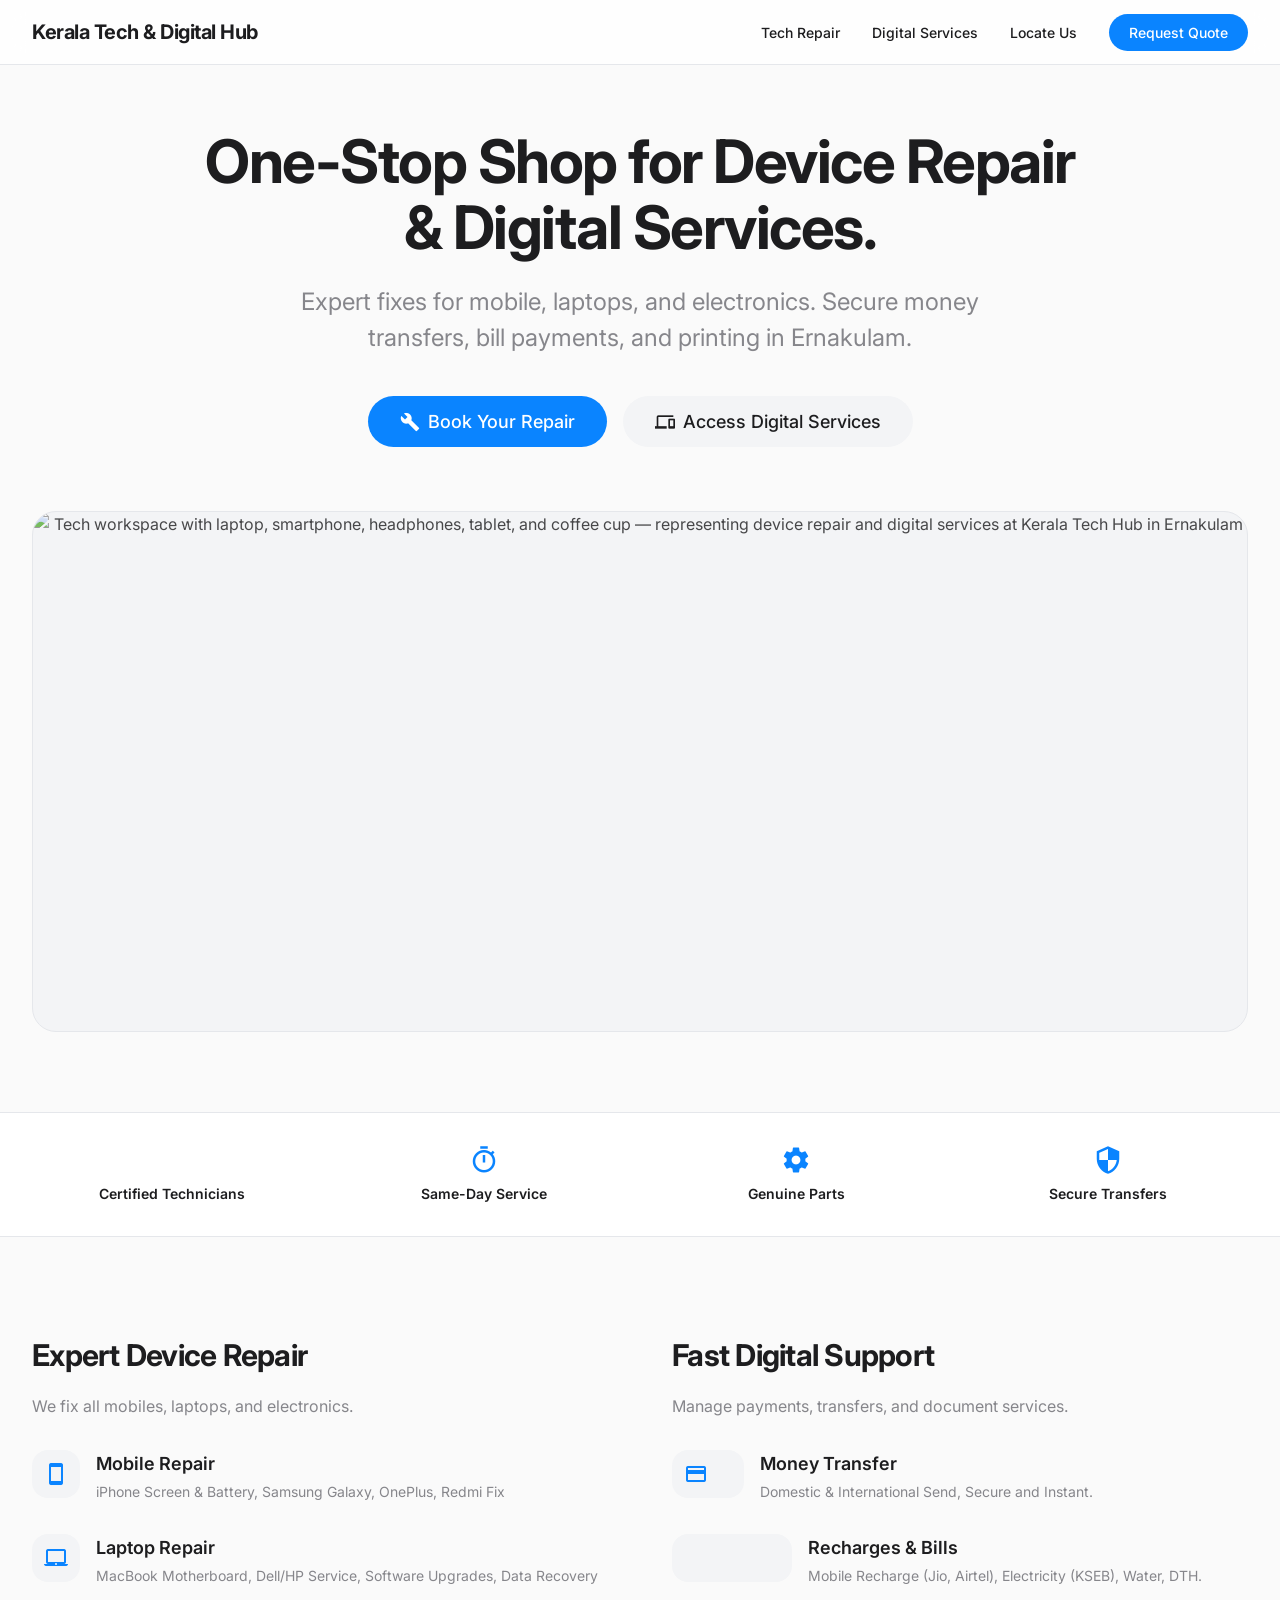
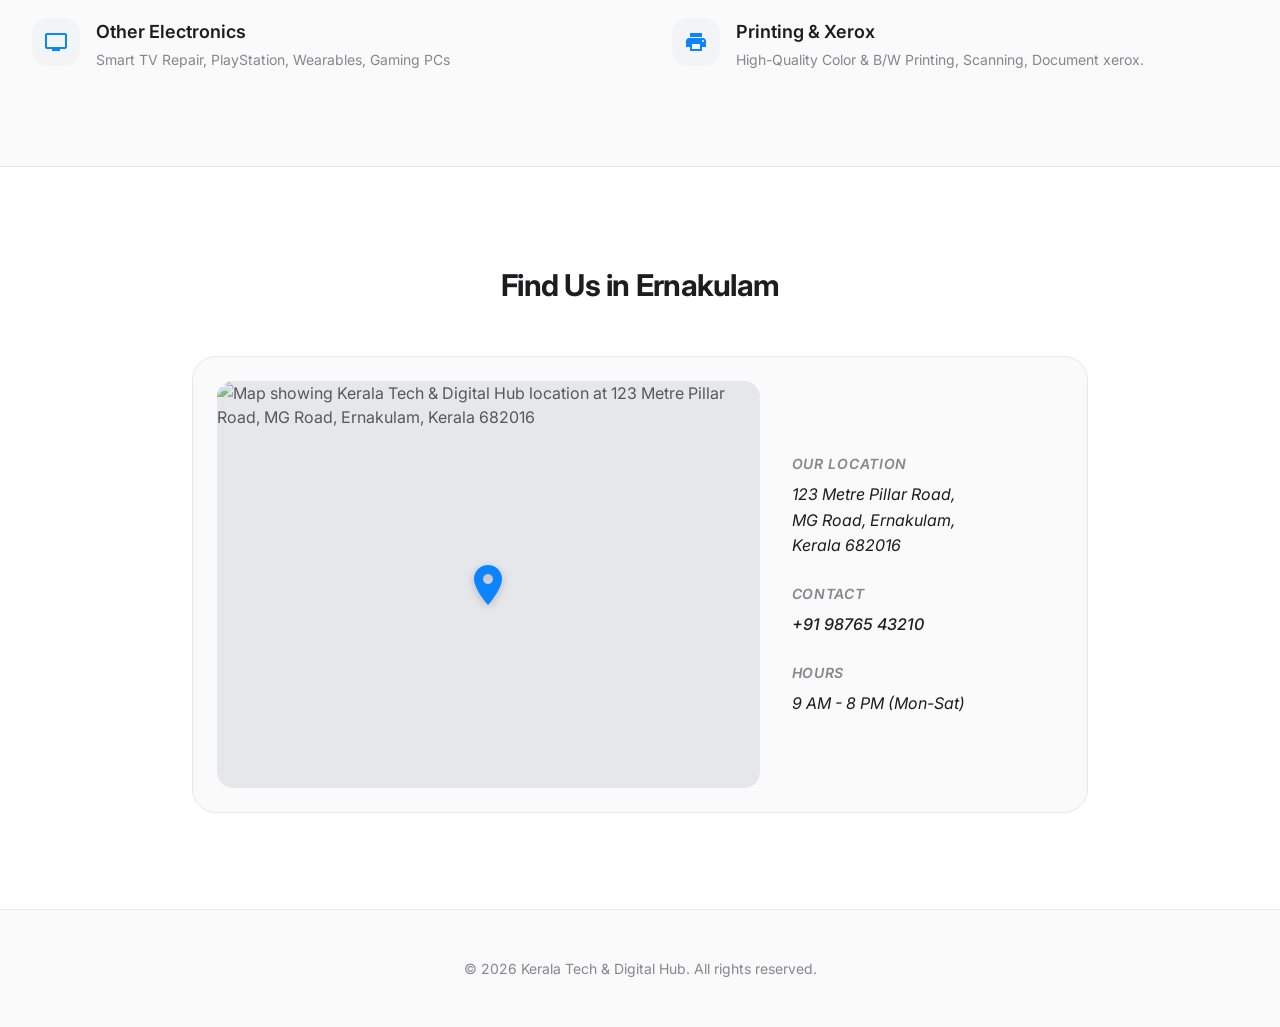
==== index.html @ dad7e7f5 "Added the initial website contents" ====
<!DOCTYPE html>
<html lang="en">
<head>
  <meta charset="utf-8">
  <meta name="viewport" content="width=device-width, initial-scale=1.0">

  <!-- Primary SEO Meta Tags -->
  <title>Kerala Tech & Digital Hub | Mobile & Laptop Repair, Digital Services in Ernakulam</title>
  <meta name="description" content="Expert same-day mobile, laptop & electronics repair in Ernakulam. Certified technicians, genuine parts. Money transfers, bill payments, printing services. Call +91 98765 43210.">
  <meta name="keywords" content="mobile repair Ernakulam, laptop repair Kerala, iPhone screen repair, Samsung repair, MacBook service, money transfer, bill payment, printing services, MG Road Ernakulam">
  <meta name="robots" content="index, follow">
  <link rel="canonical" href="https://www.keralatechdigitalhub.com/">

  <!-- Open Graph / Facebook -->
  <meta property="og:type" content="website">
  <meta property="og:locale" content="en_IN">
  <meta property="og:site_name" content="Kerala Tech & Digital Hub">
  <meta property="og:title" content="Kerala Tech & Digital Hub | Device Repair & Digital Services in Ernakulam">
  <meta property="og:description" content="One-stop shop for mobile, laptop & electronics repair and digital services including money transfers, bill payments, and printing in Ernakulam, Kerala.">
  <meta property="og:url" content="https://www.keralatechdigitalhub.com/">
  <meta property="og:image" content="https://lh3.googleusercontent.com/aida-public/[base64]">
  <meta property="og:image:width" content="1200">
  <meta property="og:image:height" content="630">

  <!-- Twitter Card -->
  <meta name="twitter:card" content="summary_large_image">
  <meta name="twitter:title" content="Kerala Tech & Digital Hub | Device Repair & Digital Services in Ernakulam">
  <meta name="twitter:description" content="Expert same-day device repair and digital services in Ernakulam. Certified technicians, genuine parts.">
  <meta name="twitter:image" content="https://lh3.googleusercontent.com/aida-public/[base64]">

  <!-- Geo Tags (Local SEO) -->
  <meta name="geo.region" content="IN-KL">
  <meta name="geo.placename" content="Ernakulam">
  <meta name="geo.position" content="9.9816;76.2999">
  <meta name="ICBM" content="9.9816, 76.2999">

  <!-- Fonts -->
  <link rel="preconnect" href="https://fonts.googleapis.com">
  <link rel="preconnect" href="https://fonts.gstatic.com" crossorigin>
  <link href="https://fonts.googleapis.com/css2?family=Inter:wght@300;400;500;600;700&display=swap" rel="stylesheet">
  <link href="https://fonts.googleapis.com/icon?family=Material+Icons" rel="stylesheet">

  <!-- Stylesheet -->
  <link rel="stylesheet" href="css/styles.css">

  <!-- JSON-LD Structured Data: LocalBusiness -->
  <script type="application/ld+json">
  {
    "@context": "https://schema.org",
    "@type": "LocalBusiness",
    "@id": "https://www.keralatechdigitalhub.com/#business",
    "name": "Kerala Tech & Digital Hub",
    "description": "One-stop shop for expert device repair (mobile, laptop, electronics) and fast digital services (money transfer, bill payments, printing) in Ernakulam, Kerala.",
    "url": "https://www.keralatechdigitalhub.com/",
    "telephone": "+919876543210",
    "image": "https://lh3.googleusercontent.com/aida-public/[base64]",
    "address": {
      "@type": "PostalAddress",
      "streetAddress": "123 Metre Pillar Road, MG Road",
      "addressLocality": "Ernakulam",
      "addressRegion": "Kerala",
      "postalCode": "682016",
      "addressCountry": "IN"
    },
    "geo": {
      "@type": "GeoCoordinates",
      "latitude": 9.9816,
      "longitude": 76.2999
    },
    "openingHoursSpecification": {
      "@type": "OpeningHoursSpecification",
      "dayOfWeek": ["Monday", "Tuesday", "Wednesday", "Thursday", "Friday", "Saturday"],
      "opens": "09:00",
      "closes": "20:00"
    },
    "hasOfferCatalog": {
      "@type": "OfferCatalog",
      "name": "Services",
      "itemListElement": [
        {
          "@type": "OfferCatalog",
          "name": "Device Repair",
          "itemListElement": [
            { "@type": "Offer", "itemOffered": { "@type": "Service", "name": "Mobile Repair", "description": "iPhone Screen & Battery, Samsung Galaxy, OnePlus, Redmi Fix" } },
            { "@type": "Offer", "itemOffered": { "@type": "Service", "name": "Laptop Repair", "description": "MacBook Motherboard, Dell/HP Service, Software Upgrades, Data Recovery" } },
            { "@type": "Offer", "itemOffered": { "@type": "Service", "name": "Other Electronics Repair", "description": "Smart TV Repair, PlayStation, Wearables, Gaming PCs" } }
          ]
        },
        {
          "@type": "OfferCatalog",
          "name": "Digital Services",
          "itemListElement": [
            { "@type": "Offer", "itemOffered": { "@type": "Service", "name": "Money Transfer", "description": "Domestic & International Send, Secure and Instant" } },
            { "@type": "Offer", "itemOffered": { "@type": "Service", "name": "Recharges & Bills", "description": "Mobile Recharge (Jio, Airtel), Electricity (KSEB), Water, DTH" } },
            { "@type": "Offer", "itemOffered": { "@type": "Service", "name": "Printing & Xerox", "description": "High-Quality Color & B/W Printing, Scanning, Document xerox" } }
          ]
        }
      ]
    },
    "sameAs": []
  }
  </script>

  <!-- JSON-LD Structured Data: FAQPage (AEO) -->
  <script type="application/ld+json">
  {
    "@context": "https://schema.org",
    "@type": "FAQPage",
    "mainEntity": [
      {
        "@type": "Question",
        "name": "What mobile phones do you repair in Ernakulam?",
        "acceptedAnswer": {
          "@type": "Answer",
          "text": "We repair all major mobile phone brands including iPhone (screen & battery replacement), Samsung Galaxy, OnePlus, and Redmi devices. We use genuine parts and offer same-day service at our Ernakulam location on MG Road."
        }
      },
      {
        "@type": "Question",
        "name": "Do you offer laptop repair services in Kerala?",
        "acceptedAnswer": {
          "@type": "Answer",
          "text": "Yes, we provide comprehensive laptop repair services including MacBook motherboard repair, Dell/HP servicing, software upgrades, and data recovery. Our certified technicians handle all brands with genuine parts."
        }
      },
      {
        "@type": "Question",
        "name": "What digital services are available at Kerala Tech & Digital Hub?",
        "acceptedAnswer": {
          "@type": "Answer",
          "text": "We offer fast digital support including domestic & international money transfers, mobile recharges (Jio, Airtel), electricity bill payments (KSEB), water and DTH recharges, and high-quality color & B/W printing, scanning, and document xerox services."
        }
      },
      {
        "@type": "Question",
        "name": "What are the working hours of Kerala Tech & Digital Hub?",
        "acceptedAnswer": {
          "@type": "Answer",
          "text": "We are open Monday through Saturday from 9 AM to 8 PM. Visit us at 123 Metre Pillar Road, MG Road, Ernakulam, Kerala 682016 or call us at +91 98765 43210."
        }
      },
      {
        "@type": "Question",
        "name": "Where is Kerala Tech & Digital Hub located?",
        "acceptedAnswer": {
          "@type": "Answer",
          "text": "Kerala Tech & Digital Hub is located at 123 Metre Pillar Road, MG Road, Ernakulam, Kerala 682016, India. We are easily accessible from the Ernakulam city center."
        }
      }
    ]
  }
  </script>

  <!-- JSON-LD Structured Data: BreadcrumbList -->
  <script type="application/ld+json">
  {
    "@context": "https://schema.org",
    "@type": "BreadcrumbList",
    "itemListElement": [
      { "@type": "ListItem", "position": 1, "name": "Home", "item": "https://www.keralatechdigitalhub.com/" },
      { "@type": "ListItem", "position": 2, "name": "Tech Repair", "item": "https://www.keralatechdigitalhub.com/#repair" },
      { "@type": "ListItem", "position": 3, "name": "Digital Services", "item": "https://www.keralatechdigitalhub.com/#digital" },
      { "@type": "ListItem", "position": 4, "name": "Location", "item": "https://www.keralatechdigitalhub.com/#location" }
    ]
  }
  </script>
</head>

<body>
  <!-- Skip to Content (Accessibility) -->
  <a href="#main-content" class="skip-link">Skip to main content</a>

  <!-- ========== NAVBAR ========== -->
  <header class="navbar" role="banner">
    <div class="container navbar__inner">
      <span class="navbar__brand">Kerala Tech &amp; Digital Hub</span>

      <!-- Desktop Navigation -->
      <nav class="navbar__links" aria-label="Primary navigation">
        <a href="#repair" class="navbar__link" id="nav-repair">Tech Repair</a>
        <a href="#digital" class="navbar__link" id="nav-digital">Digital Services</a>
        <a href="#location" class="navbar__link" id="nav-location">Locate Us</a>
        <a href="#contact" class="navbar__cta" id="nav-cta">Request Quote</a>
      </nav>

      <!-- Mobile Menu Toggle -->
      <button
        class="navbar__toggle"
        id="mobile-menu-toggle"
        aria-label="Open navigation menu"
        aria-expanded="false"
        aria-controls="mobile-menu"
      >
        <span class="material-icons" aria-hidden="true">menu</span>
      </button>
    </div>
  </header>

  <!-- Mobile Menu -->
  <div class="mobile-menu" id="mobile-menu" role="navigation" aria-label="Mobile navigation">
    <a href="#repair" class="mobile-menu__link">Tech Repair</a>
    <a href="#digital" class="mobile-menu__link">Digital Services</a>
    <a href="#location" class="mobile-menu__link">Locate Us</a>
    <a href="#contact" class="mobile-menu__cta">Request Quote</a>
  </div>

  <!-- ========== MAIN CONTENT ========== -->
  <main id="main-content">

    <!-- ===== HERO SECTION ===== -->
    <section class="hero container" aria-labelledby="hero-heading">
      <div class="hero__content">
        <h1 class="hero__title" id="hero-heading">
          One-Stop Shop for Device Repair &amp; Digital Services.
        </h1>
        <p class="hero__subtitle">
          Expert fixes for mobile, laptops, and electronics. Secure money transfers, bill payments, and printing in Ernakulam.
        </p>
        <div class="hero__actions">
          <a href="#repair" class="btn-primary" id="cta-book-repair">
            <span class="material-icons btn-icon" aria-hidden="true">build</span>
            Book Your Repair
          </a>
          <a href="#digital" class="btn-secondary" id="cta-digital-services">
            <span class="material-icons btn-icon" aria-hidden="true">devices</span>
            Access Digital Services
          </a>
        </div>
      </div>

      <div class="hero__image-wrapper">
        <img
          src="https://lh3.googleusercontent.com/aida-public/[base64]"
          alt="Tech workspace with laptop, smartphone, headphones, tablet, and coffee cup — representing device repair and digital services at Kerala Tech Hub in Ernakulam"
          class="hero__image"
          width="1200"
          height="514"
          loading="eager"
          fetchpriority="high"
        >
      </div>
    </section>

    <!-- ===== TRUST BADGES ===== -->
    <section class="trust-badges" aria-label="Why choose us">
      <div class="container">
        <div class="trust-badges__grid reveal-stagger">
          <div class="trust-badge reveal">
            <span class="material-icons trust-badge__icon" aria-hidden="true">verified</span>
            <h2 class="trust-badge__label">Certified Technicians</h2>
          </div>
          <div class="trust-badge reveal">
            <span class="material-icons trust-badge__icon" aria-hidden="true">timer</span>
            <h2 class="trust-badge__label">Same-Day Service</h2>
          </div>
          <div class="trust-badge reveal">
            <span class="material-icons trust-badge__icon" aria-hidden="true">settings</span>
            <h2 class="trust-badge__label">Genuine Parts</h2>
          </div>
          <div class="trust-badge reveal">
            <span class="material-icons trust-badge__icon" aria-hidden="true">security</span>
            <h2 class="trust-badge__label">Secure Transfers</h2>
          </div>
        </div>
      </div>
    </section>

    <!-- ===== SERVICES SECTION ===== -->
    <section class="services container" id="services" aria-labelledby="services-heading">
      <div class="services__grid">

        <!-- Device Repair Column -->
        <div class="services__column" id="repair">
          <h2 class="services__heading" id="repair-heading">Expert Device Repair</h2>
          <p class="services__description">We fix all mobiles, laptops, and electronics.</p>

          <div class="services__list">
            <article class="service-item reveal">
              <div class="service-item__icon-wrapper">
                <span class="material-icons service-item__icon" aria-hidden="true">smartphone</span>
              </div>
              <div>
                <h3 class="service-item__title">Mobile Repair</h3>
                <p class="service-item__text">iPhone Screen &amp; Battery, Samsung Galaxy, OnePlus, Redmi Fix</p>
              </div>
            </article>

            <article class="service-item reveal">
              <div class="service-item__icon-wrapper">
                <span class="material-icons service-item__icon" aria-hidden="true">laptop_mac</span>
              </div>
              <div>
                <h3 class="service-item__title">Laptop Repair</h3>
                <p class="service-item__text">MacBook Motherboard, Dell/HP Service, Software Upgrades, Data Recovery</p>
              </div>
            </article>

            <article class="service-item reveal">
              <div class="service-item__icon-wrapper">
                <span class="material-icons service-item__icon" aria-hidden="true">tv</span>
              </div>
              <div>
                <h3 class="service-item__title">Other Electronics</h3>
                <p class="service-item__text">Smart TV Repair, PlayStation, Wearables, Gaming PCs</p>
              </div>
            </article>
          </div>
        </div>

        <!-- Digital Services Column -->
        <div class="services__column" id="digital">
          <h2 class="services__heading" id="digital-heading">Fast Digital Support</h2>
          <p class="services__description">Manage payments, transfers, and document services.</p>

          <div class="services__list">
            <article class="service-item reveal">
              <div class="service-item__icon-wrapper">
                <span class="material-icons service-item__icon" aria-hidden="true">payments</span>
              </div>
              <div>
                <h3 class="service-item__title">Money Transfer</h3>
                <p class="service-item__text">Domestic &amp; International Send, Secure and Instant.</p>
              </div>
            </article>

            <article class="service-item reveal">
              <div class="service-item__icon-wrapper">
                <span class="material-icons service-item__icon" aria-hidden="true">bolt</span>
              </div>
              <div>
                <h3 class="service-item__title">Recharges &amp; Bills</h3>
                <p class="service-item__text">Mobile Recharge (Jio, Airtel), Electricity (KSEB), Water, DTH.</p>
              </div>
            </article>

            <article class="service-item reveal">
              <div class="service-item__icon-wrapper">
                <span class="material-icons service-item__icon" aria-hidden="true">print</span>
              </div>
              <div>
                <h3 class="service-item__title">Printing &amp; Xerox</h3>
                <p class="service-item__text">High-Quality Color &amp; B/W Printing, Scanning, Document xerox.</p>
              </div>
            </article>
          </div>
        </div>

      </div>
    </section>

    <!-- ===== LOCATION SECTION ===== -->
    <section class="location" id="location" aria-labelledby="location-heading">
      <div class="container">
        <h2 class="location__heading" id="location-heading">Find Us in Ernakulam</h2>

        <div class="location__card reveal" id="contact">
          <div class="location__map-wrapper">
            <img
              src="https://lh3.googleusercontent.com/aida-public/[base64]"
              alt="Map showing Kerala Tech & Digital Hub location at 123 Metre Pillar Road, MG Road, Ernakulam, Kerala 682016"
              class="location__map-image"
              width="800"
              height="600"
              loading="lazy"
            >
            <div class="location__map-pin" aria-hidden="true">
              <span class="material-icons">location_on</span>
            </div>
          </div>

          <address class="location__info">
            <div>
              <h3 class="location__info-label">Our Location</h3>
              <p class="location__info-value">
                123 Metre Pillar Road,<br>
                MG Road, Ernakulam,<br>
                Kerala 682016
              </p>
            </div>
            <div>
              <h3 class="location__info-label">Contact</h3>
              <p class="location__info-value location__info-value--bold">
                <a href="tel:+919876543210" aria-label="Call Kerala Tech & Digital Hub at +91 98765 43210">+91 98765 43210</a>
              </p>
            </div>
            <div>
              <h3 class="location__info-label">Hours</h3>
              <p class="location__info-value">
                <time>9 AM - 8 PM</time> (Mon-Sat)
              </p>
            </div>
          </address>
        </div>
      </div>
    </section>

  </main>

  <!-- ========== FOOTER ========== -->
  <footer class="footer" role="contentinfo">
    <div class="container">
      <p>&copy; <span id="copyright-year">2025</span> Kerala Tech &amp; Digital Hub. All rights reserved.</p>
    </div>
  </footer>

  <!-- JavaScript -->
  <script src="js/main.js" defer></script>
</body>
</html>
---- css/styles.css ----
/* ============================================
   Kerala Tech & Digital Hub — Design System
   Vanilla CSS · No frameworks
   ============================================ */

/* ---------- CSS Custom Properties ---------- */
:root {
  /* Colors */
  --color-primary: #0A84FF;
  --color-primary-hover: #0070e0;
  --color-bg: #FAFAFA;
  --color-surface: #FFFFFF;
  --color-text: #1D1D1F;
  --color-text-muted: #86868B;
  --color-gray-100: #f3f4f6;
  --color-gray-200: #e5e7eb;
  --color-gray-800: #1f2937;

  /* Radii */
  --radius-default: 12px;
  --radius-xl: 16px;
  --radius-2xl: 24px;
  --radius-full: 9999px;

  /* Spacing */
  --container-max: 80rem;
  --nav-height: 4rem;

  /* Transitions */
  --transition-fast: 0.2s ease;
  --transition-base: 0.3s ease;
}

/* ---------- Reset & Base ---------- */
*,
*::before,
*::after {
  box-sizing: border-box;
  margin: 0;
  padding: 0;
}

html {
  scroll-behavior: smooth;
  -webkit-text-size-adjust: 100%;
}

body {
  font-family: 'Inter', -apple-system, BlinkMacSystemFont, 'Segoe UI', Roboto, sans-serif;
  -webkit-font-smoothing: antialiased;
  -moz-osx-font-smoothing: grayscale;
  background-color: var(--color-bg);
  color: var(--color-text);
  min-height: 100vh;
  line-height: 1.5;
}

img {
  display: block;
  max-width: 100%;
  height: auto;
}

a {
  color: inherit;
  text-decoration: none;
}

ul, ol {
  list-style: none;
}

/* ---------- Skip to Content (A11y) ---------- */
.skip-link {
  position: absolute;
  top: -100%;
  left: 1rem;
  background: var(--color-primary);
  color: #fff;
  padding: 0.5rem 1rem;
  border-radius: var(--radius-default);
  font-size: 0.875rem;
  font-weight: 500;
  z-index: 100;
  transition: top var(--transition-fast);
}

.skip-link:focus {
  top: 1rem;
}

/* ---------- Layout Utilities ---------- */
.container {
  max-width: var(--container-max);
  margin-left: auto;
  margin-right: auto;
  padding-left: 1rem;
  padding-right: 1rem;
}

@media (min-width: 640px) {
  .container {
    padding-left: 1.5rem;
    padding-right: 1.5rem;
  }
}

@media (min-width: 1024px) {
  .container {
    padding-left: 2rem;
    padding-right: 2rem;
  }
}

/* ---------- Navbar ---------- */
.navbar {
  position: fixed;
  top: 0;
  left: 0;
  width: 100%;
  z-index: 50;
  background-color: rgba(255, 255, 255, 0.8);
  backdrop-filter: blur(12px);
  -webkit-backdrop-filter: blur(12px);
  border-bottom: 1px solid var(--color-gray-200);
}

.navbar__inner {
  display: flex;
  justify-content: space-between;
  align-items: center;
  height: var(--nav-height);
}

.navbar__brand {
  font-size: 1.25rem;
  font-weight: 700;
  letter-spacing: -0.025em;
  flex-shrink: 0;
}

.navbar__links {
  display: none;
  align-items: center;
  gap: 2rem;
}

@media (min-width: 768px) {
  .navbar__links {
    display: flex;
  }
}

.navbar__link {
  font-size: 0.875rem;
  font-weight: 500;
  transition: color var(--transition-fast);
}

.navbar__link:hover,
.navbar__link:focus-visible {
  color: var(--color-primary);
}

.navbar__cta {
  display: inline-flex;
  align-items: center;
  justify-content: center;
  background-color: var(--color-primary);
  color: #fff;
  padding: 0.5rem 1.25rem;
  border-radius: var(--radius-full);
  font-size: 0.875rem;
  font-weight: 500;
  transition: opacity var(--transition-fast);
  border: none;
  cursor: pointer;
}

.navbar__cta:hover,
.navbar__cta:focus-visible {
  opacity: 0.9;
}

/* Mobile Menu Toggle */
.navbar__toggle {
  display: flex;
  align-items: center;
  justify-content: center;
  background: none;
  border: none;
  cursor: pointer;
  padding: 0.5rem;
  color: var(--color-text);
  font-size: 1.5rem;
  border-radius: var(--radius-default);
  transition: background-color var(--transition-fast);
}

.navbar__toggle:hover {
  background-color: var(--color-gray-100);
}

@media (min-width: 768px) {
  .navbar__toggle {
    display: none;
  }
}

/* Mobile Menu */
.mobile-menu {
  display: none;
  position: fixed;
  top: var(--nav-height);
  left: 0;
  right: 0;
  background-color: var(--color-surface);
  border-bottom: 1px solid var(--color-gray-200);
  padding: 1rem;
  z-index: 49;
  flex-direction: column;
  gap: 0.25rem;
  box-shadow: 0 4px 12px rgba(0, 0, 0, 0.08);
  animation: slideDown var(--transition-base) ease-out;
}

.mobile-menu.is-open {
  display: flex;
}

@media (min-width: 768px) {
  .mobile-menu {
    display: none !important;
  }
}

.mobile-menu__link {
  display: block;
  padding: 0.75rem 1rem;
  font-size: 1rem;
  font-weight: 500;
  border-radius: var(--radius-default);
  transition: background-color var(--transition-fast);
}

.mobile-menu__link:hover,
.mobile-menu__link:focus-visible {
  background-color: var(--color-gray-100);
}

.mobile-menu__cta {
  display: block;
  text-align: center;
  background-color: var(--color-primary);
  color: #fff;
  padding: 0.75rem 1rem;
  border-radius: var(--radius-full);
  font-size: 1rem;
  font-weight: 500;
  margin-top: 0.5rem;
  transition: opacity var(--transition-fast);
}

.mobile-menu__cta:hover {
  opacity: 0.9;
}

@keyframes slideDown {
  from {
    opacity: 0;
    transform: translateY(-8px);
  }
  to {
    opacity: 1;
    transform: translateY(0);
  }
}

/* ---------- Hero Section ---------- */
.hero {
  padding-top: 8rem;
  padding-bottom: 5rem;
  text-align: center;
}

.hero__content {
  max-width: 56rem;
  margin-left: auto;
  margin-right: auto;
}

.hero__title {
  font-size: 3rem;
  font-weight: 700;
  letter-spacing: -0.025em;
  line-height: 1.1;
  margin-bottom: 1.5rem;
}

@media (min-width: 768px) {
  .hero__title {
    font-size: 3.75rem;
  }
}

.hero__subtitle {
  font-size: 1.25rem;
  color: var(--color-text-muted);
  margin-bottom: 2.5rem;
  max-width: 48rem;
  margin-left: auto;
  margin-right: auto;
}

@media (min-width: 768px) {
  .hero__subtitle {
    font-size: 1.5rem;
  }
}

.hero__actions {
  display: flex;
  flex-direction: column;
  justify-content: center;
  gap: 1rem;
}

@media (min-width: 640px) {
  .hero__actions {
    flex-direction: row;
  }
}

.btn-primary {
  display: inline-flex;
  align-items: center;
  justify-content: center;
  background-color: var(--color-primary);
  color: #fff;
  padding: 0.75rem 2rem;
  border-radius: var(--radius-full);
  font-size: 1.125rem;
  font-weight: 500;
  transition: opacity var(--transition-fast);
  border: none;
  cursor: pointer;
}

.btn-primary:hover,
.btn-primary:focus-visible {
  opacity: 0.9;
}

.btn-secondary {
  display: inline-flex;
  align-items: center;
  justify-content: center;
  background-color: var(--color-gray-100);
  color: var(--color-text);
  padding: 0.75rem 2rem;
  border-radius: var(--radius-full);
  font-size: 1.125rem;
  font-weight: 500;
  transition: background-color var(--transition-fast);
  border: none;
  cursor: pointer;
}

.btn-secondary:hover,
.btn-secondary:focus-visible {
  background-color: var(--color-gray-200);
}

.btn-icon {
  margin-right: 0.5rem;
  font-size: 1.25rem;
}

/* Hero Image */
.hero__image-wrapper {
  margin-top: 4rem;
  border-radius: var(--radius-2xl);
  overflow: hidden;
  background-color: var(--color-gray-100);
  aspect-ratio: 21 / 9;
  display: flex;
  align-items: center;
  justify-content: center;
  border: 1px solid var(--color-gray-200);
}

.hero__image {
  width: 100%;
  height: 100%;
  object-fit: cover;
  opacity: 0.8;
}

/* ---------- Trust Badges ---------- */
.trust-badges {
  border-top: 1px solid var(--color-gray-200);
  border-bottom: 1px solid var(--color-gray-200);
  background-color: var(--color-surface);
  padding-top: 2rem;
  padding-bottom: 2rem;
}

.trust-badges__grid {
  display: grid;
  grid-template-columns: repeat(2, 1fr);
  gap: 2rem;
  text-align: center;
}

@media (min-width: 768px) {
  .trust-badges__grid {
    grid-template-columns: repeat(4, 1fr);
  }
}

.trust-badge {
  display: flex;
  flex-direction: column;
  align-items: center;
}

.trust-badge__icon {
  color: var(--color-primary);
  font-size: 1.875rem;
  margin-bottom: 0.5rem;
}

.trust-badge__label {
  font-size: 0.875rem;
  font-weight: 600;
}

/* ---------- Services Section ---------- */
.services {
  padding-top: 6rem;
  padding-bottom: 6rem;
  scroll-margin-top: var(--nav-height);
}

.services__grid {
  display: grid;
  grid-template-columns: 1fr;
  gap: 4rem;
}

@media (min-width: 768px) {
  .services__grid {
    grid-template-columns: repeat(2, 1fr);
  }
}

.services__column {
  scroll-margin-top: var(--nav-height);
}

.services__heading {
  font-size: 1.875rem;
  font-weight: 700;
  letter-spacing: -0.025em;
  margin-bottom: 1rem;
}

.services__description {
  color: var(--color-text-muted);
  margin-bottom: 2rem;
}

.services__list {
  display: flex;
  flex-direction: column;
  gap: 2rem;
}

.service-item {
  display: flex;
  align-items: flex-start;
}

.service-item__icon-wrapper {
  background-color: var(--color-gray-100);
  padding: 0.75rem;
  border-radius: var(--radius-xl);
  margin-right: 1rem;
  flex-shrink: 0;
  display: flex;
  align-items: center;
  justify-content: center;
}

.service-item__icon {
  color: var(--color-primary);
  font-size: 1.5rem;
}

.service-item__title {
  font-size: 1.125rem;
  font-weight: 600;
  margin-bottom: 0.25rem;
}

.service-item__text {
  font-size: 0.875rem;
  color: var(--color-text-muted);
  line-height: 1.5;
}

/* ---------- Location Section ---------- */
.location {
  background-color: var(--color-surface);
  padding-top: 6rem;
  padding-bottom: 6rem;
  border-top: 1px solid var(--color-gray-200);
  scroll-margin-top: var(--nav-height);
}

.location__heading {
  font-size: 1.875rem;
  font-weight: 700;
  letter-spacing: -0.025em;
  margin-bottom: 3rem;
  text-align: center;
}

.location__card {
  display: flex;
  flex-direction: column;
  gap: 2rem;
  background-color: var(--color-bg);
  border-radius: var(--radius-2xl);
  padding: 1.5rem;
  border: 1px solid var(--color-gray-200);
  max-width: 56rem;
  margin-left: auto;
  margin-right: auto;
  text-align: left;
}

@media (min-width: 768px) {
  .location__card {
    flex-direction: row;
  }
}

.location__map-wrapper {
  width: 100%;
  background-color: var(--color-gray-200);
  border-radius: var(--radius-xl);
  overflow: hidden;
  min-height: 300px;
  position: relative;
}

@media (min-width: 768px) {
  .location__map-wrapper {
    width: 66.666%;
  }
}

.location__map-image {
  width: 100%;
  height: 100%;
  object-fit: cover;
  opacity: 0.7;
}

.location__map-pin {
  position: absolute;
  inset: 0;
  display: flex;
  align-items: center;
  justify-content: center;
}

.location__map-pin .material-icons {
  color: var(--color-primary);
  font-size: 3rem;
  filter: drop-shadow(0 2px 4px rgba(0, 0, 0, 0.2));
}

.location__info {
  width: 100%;
  display: flex;
  flex-direction: column;
  justify-content: center;
  gap: 1.5rem;
}

@media (min-width: 768px) {
  .location__info {
    width: 33.333%;
  }
}

.location__info-label {
  font-size: 0.875rem;
  font-weight: 600;
  text-transform: uppercase;
  letter-spacing: 0.05em;
  color: var(--color-text-muted);
  margin-bottom: 0.5rem;
}

.location__info-value {
  font-size: 1rem;
  line-height: 1.6;
}

.location__info-value--bold {
  font-weight: 500;
}

.location__info-value a {
  color: inherit;
  text-decoration: none;
}

.location__info-value a:hover,
.location__info-value a:focus-visible {
  color: var(--color-primary);
}

/* ---------- Footer ---------- */
.footer {
  background-color: var(--color-bg);
  padding-top: 3rem;
  padding-bottom: 3rem;
  border-top: 1px solid var(--color-gray-200);
  text-align: center;
  font-size: 0.875rem;
  color: var(--color-text-muted);
}

/* ---------- Scroll Reveal Animations ---------- */
.reveal {
  opacity: 0;
  transform: translateY(24px);
  transition: opacity 0.7s cubic-bezier(0.16, 1, 0.3, 1),
              transform 0.7s cubic-bezier(0.16, 1, 0.3, 1);
}

.reveal.is-visible {
  opacity: 1;
  transform: translateY(0);
}

/* Stagger children */
.reveal-stagger > .reveal:nth-child(1) { transition-delay: 0.05s; }
.reveal-stagger > .reveal:nth-child(2) { transition-delay: 0.10s; }
.reveal-stagger > .reveal:nth-child(3) { transition-delay: 0.15s; }
.reveal-stagger > .reveal:nth-child(4) { transition-delay: 0.20s; }

/* ---------- Reduced Motion ---------- */
@media (prefers-reduced-motion: reduce) {
  html {
    scroll-behavior: auto;
  }

  .reveal {
    opacity: 1;
    transform: none;
    transition: none;
  }

  .mobile-menu {
    animation: none;
  }

  *,
  *::before,
  *::after {
    transition-duration: 0.01ms !important;
    animation-duration: 0.01ms !important;
  }
}
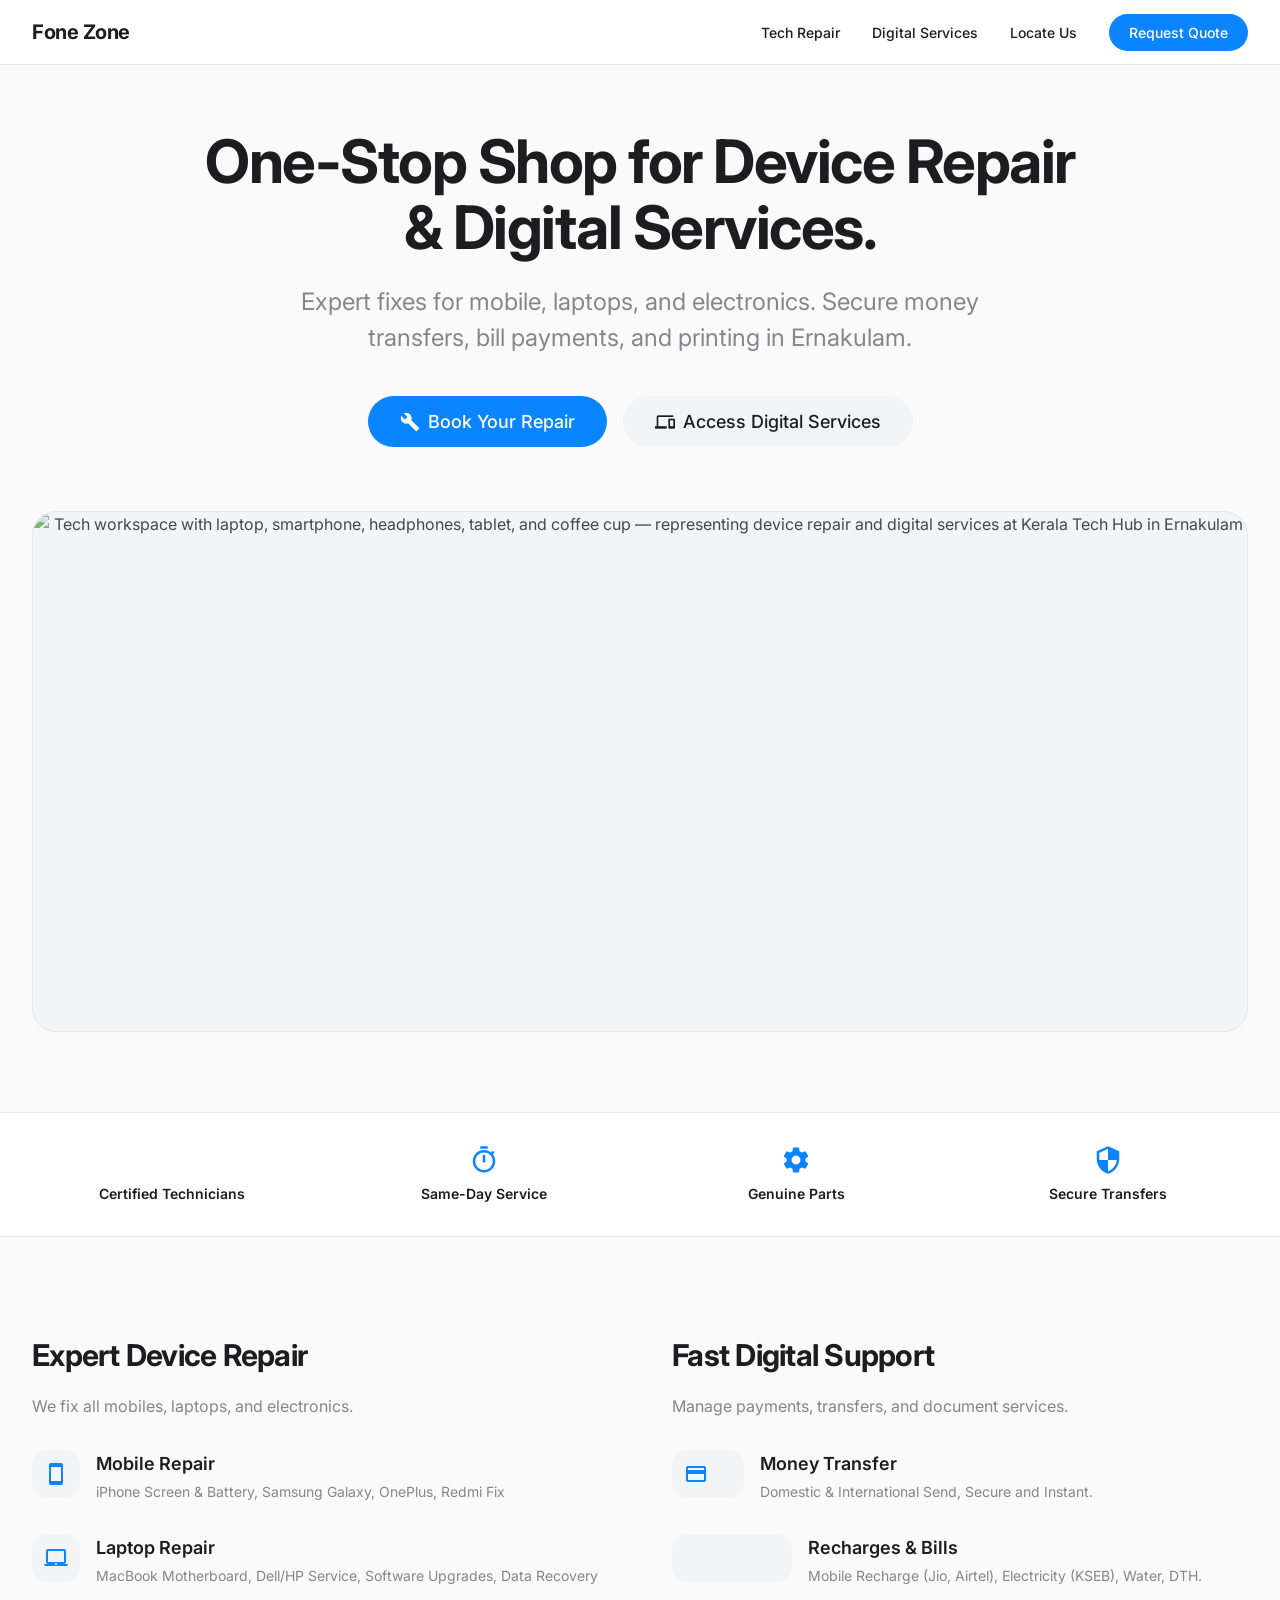
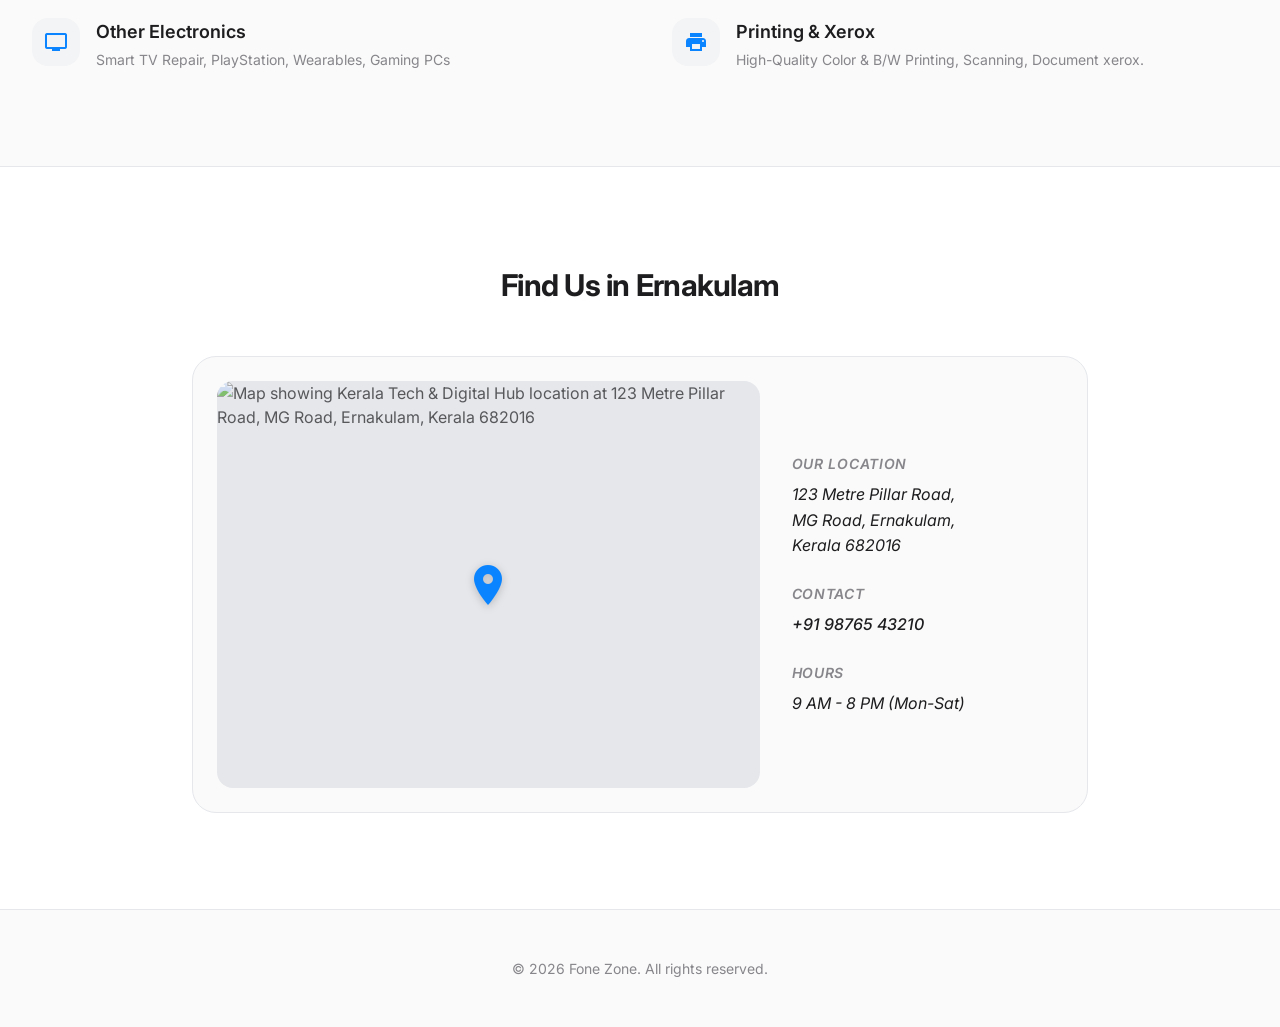
==== commit 9c089e3d: "made a bit of changes in the website" ====
--- a/index.html
+++ b/index.html
@@ -173,7 +173,7 @@
   <!-- ========== NAVBAR ========== -->
   <header class="navbar" role="banner">
     <div class="container navbar__inner">
-      <span class="navbar__brand">Kerala Tech &amp; Digital Hub</span>
+      <span class="navbar__brand">Fone Zone</span>
 
       <!-- Desktop Navigation -->
       <nav class="navbar__links" aria-label="Primary navigation">
@@ -399,7 +399,7 @@
   <!-- ========== FOOTER ========== -->
   <footer class="footer" role="contentinfo">
     <div class="container">
-      <p>&copy; <span id="copyright-year">2025</span> Kerala Tech &amp; Digital Hub. All rights reserved.</p>
+      <p>&copy; <span id="copyright-year">2025</span> Fone Zone. All rights reserved.</p>
     </div>
   </footer>
 
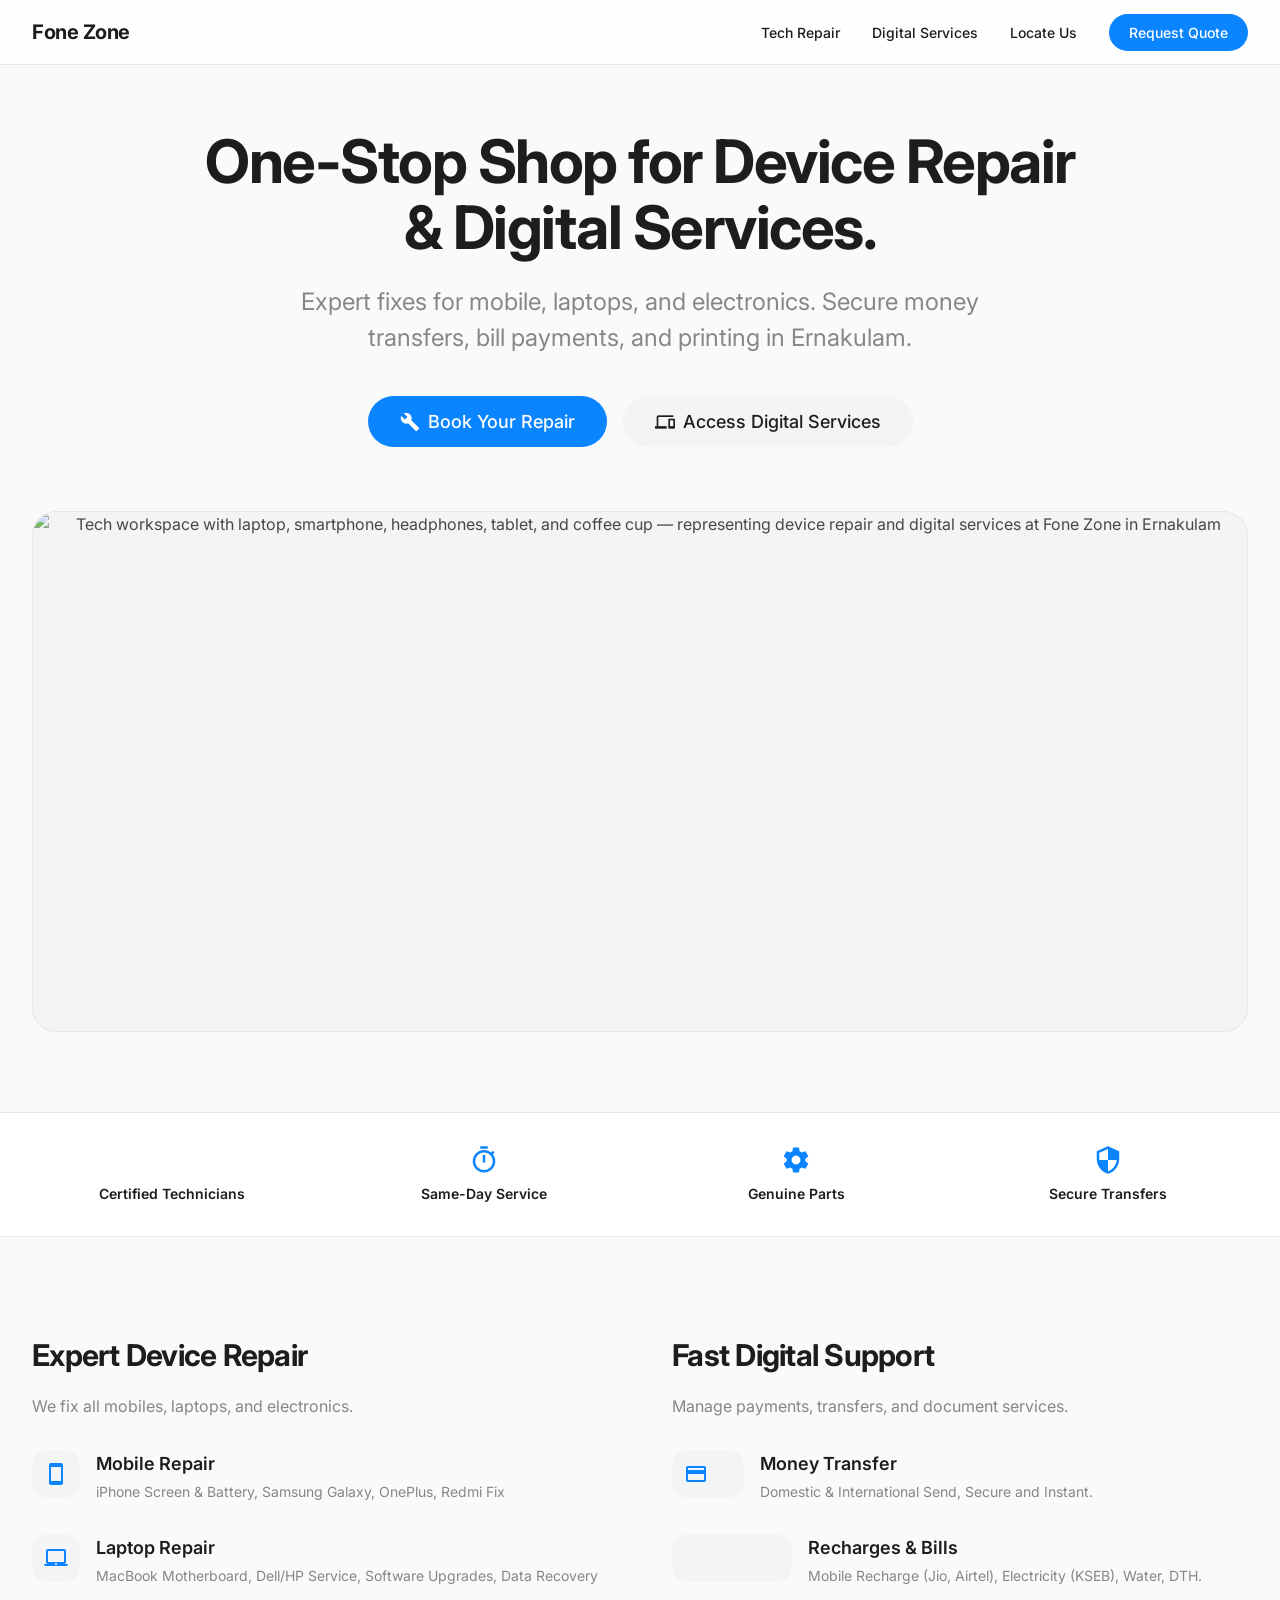
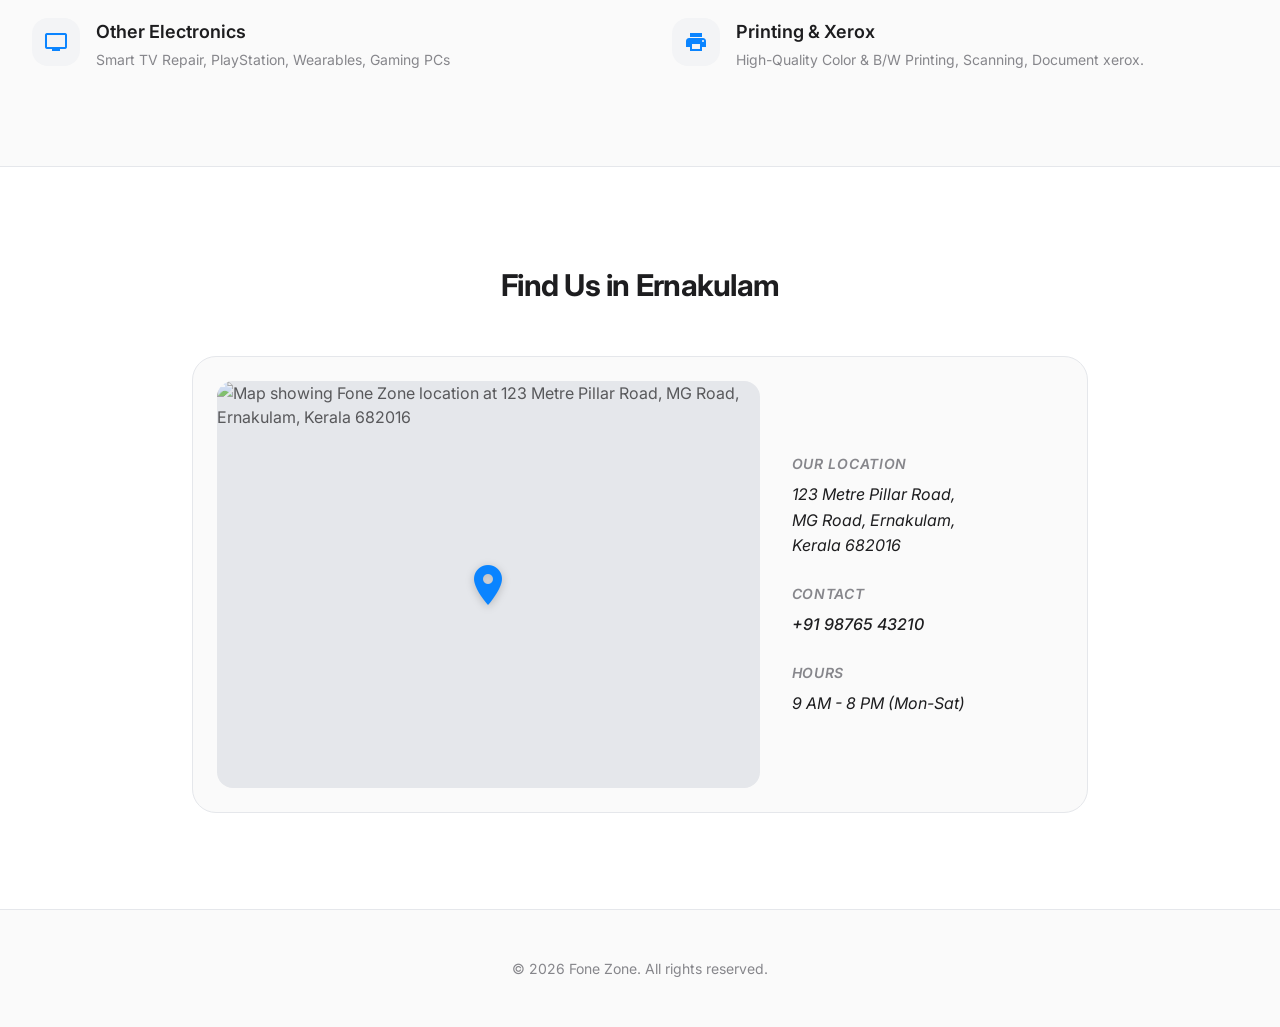
==== commit 7e13a698: "Rebrand: Kerala Tech & Digital Hub → Fone Zone" ====
--- a/index.html
+++ b/index.html
@@ -5,7 +5,7 @@
   <meta name="viewport" content="width=device-width, initial-scale=1.0">
 
   <!-- Primary SEO Meta Tags -->
-  <title>Kerala Tech & Digital Hub | Mobile & Laptop Repair, Digital Services in Ernakulam</title>
+  <title>Fone Zone | Mobile & Laptop Repair, Digital Services in Ernakulam</title>
   <meta name="description" content="Expert same-day mobile, laptop & electronics repair in Ernakulam. Certified technicians, genuine parts. Money transfers, bill payments, printing services. Call +91 98765 43210.">
   <meta name="keywords" content="mobile repair Ernakulam, laptop repair Kerala, iPhone screen repair, Samsung repair, MacBook service, money transfer, bill payment, printing services, MG Road Ernakulam">
   <meta name="robots" content="index, follow">
@@ -14,8 +14,8 @@
   <!-- Open Graph / Facebook -->
   <meta property="og:type" content="website">
   <meta property="og:locale" content="en_IN">
-  <meta property="og:site_name" content="Kerala Tech & Digital Hub">
-  <meta property="og:title" content="Kerala Tech & Digital Hub | Device Repair & Digital Services in Ernakulam">
+  <meta property="og:site_name" content="Fone Zone">
+  <meta property="og:title" content="Fone Zone | Device Repair & Digital Services in Ernakulam">
   <meta property="og:description" content="One-stop shop for mobile, laptop & electronics repair and digital services including money transfers, bill payments, and printing in Ernakulam, Kerala.">
   <meta property="og:url" content="https://www.keralatechdigitalhub.com/">
   <meta property="og:image" content="https://lh3.googleusercontent.com/aida-public/[base64]">
@@ -24,7 +24,7 @@
 
   <!-- Twitter Card -->
   <meta name="twitter:card" content="summary_large_image">
-  <meta name="twitter:title" content="Kerala Tech & Digital Hub | Device Repair & Digital Services in Ernakulam">
+  <meta name="twitter:title" content="Fone Zone | Device Repair & Digital Services in Ernakulam">
   <meta name="twitter:description" content="Expert same-day device repair and digital services in Ernakulam. Certified technicians, genuine parts.">
   <meta name="twitter:image" content="https://lh3.googleusercontent.com/aida-public/[base64]">
 
@@ -49,7 +49,7 @@
     "@context": "https://schema.org",
     "@type": "LocalBusiness",
     "@id": "https://www.keralatechdigitalhub.com/#business",
-    "name": "Kerala Tech & Digital Hub",
+    "name": "Fone Zone",
     "description": "One-stop shop for expert device repair (mobile, laptop, electronics) and fast digital services (money transfer, bill payments, printing) in Ernakulam, Kerala.",
     "url": "https://www.keralatechdigitalhub.com/",
     "telephone": "+919876543210",
@@ -125,7 +125,7 @@
       },
       {
         "@type": "Question",
-        "name": "What digital services are available at Kerala Tech & Digital Hub?",
+        "name": "What digital services are available at Fone Zone?",
         "acceptedAnswer": {
           "@type": "Answer",
           "text": "We offer fast digital support including domestic & international money transfers, mobile recharges (Jio, Airtel), electricity bill payments (KSEB), water and DTH recharges, and high-quality color & B/W printing, scanning, and document xerox services."
@@ -133,7 +133,7 @@
       },
       {
         "@type": "Question",
-        "name": "What are the working hours of Kerala Tech & Digital Hub?",
+        "name": "What are the working hours of Fone Zone?",
         "acceptedAnswer": {
           "@type": "Answer",
           "text": "We are open Monday through Saturday from 9 AM to 8 PM. Visit us at 123 Metre Pillar Road, MG Road, Ernakulam, Kerala 682016 or call us at +91 98765 43210."
@@ -141,10 +141,10 @@
       },
       {
         "@type": "Question",
-        "name": "Where is Kerala Tech & Digital Hub located?",
+        "name": "Where is Fone Zone located?",
         "acceptedAnswer": {
           "@type": "Answer",
-          "text": "Kerala Tech & Digital Hub is located at 123 Metre Pillar Road, MG Road, Ernakulam, Kerala 682016, India. We are easily accessible from the Ernakulam city center."
+          "text": "Fone Zone is located at 123 Metre Pillar Road, MG Road, Ernakulam, Kerala 682016, India. We are easily accessible from the Ernakulam city center."
         }
       }
     ]
@@ -231,7 +231,7 @@
       <div class="hero__image-wrapper">
         <img
           src="https://lh3.googleusercontent.com/aida-public/[base64]"
-          alt="Tech workspace with laptop, smartphone, headphones, tablet, and coffee cup — representing device repair and digital services at Kerala Tech Hub in Ernakulam"
+          alt="Tech workspace with laptop, smartphone, headphones, tablet, and coffee cup — representing device repair and digital services at Fone Zone in Ernakulam"
           class="hero__image"
           width="1200"
           height="514"
@@ -357,7 +357,7 @@
           <div class="location__map-wrapper">
             <img
               src="https://lh3.googleusercontent.com/aida-public/[base64]"
-              alt="Map showing Kerala Tech & Digital Hub location at 123 Metre Pillar Road, MG Road, Ernakulam, Kerala 682016"
+              alt="Map showing Fone Zone location at 123 Metre Pillar Road, MG Road, Ernakulam, Kerala 682016"
               class="location__map-image"
               width="800"
               height="600"
@@ -380,7 +380,7 @@
             <div>
               <h3 class="location__info-label">Contact</h3>
               <p class="location__info-value location__info-value--bold">
-                <a href="tel:+919876543210" aria-label="Call Kerala Tech & Digital Hub at +91 98765 43210">+91 98765 43210</a>
+                <a href="tel:+919876543210" aria-label="Call Fone Zone at +91 98765 43210">+91 98765 43210</a>
               </p>
             </div>
             <div>
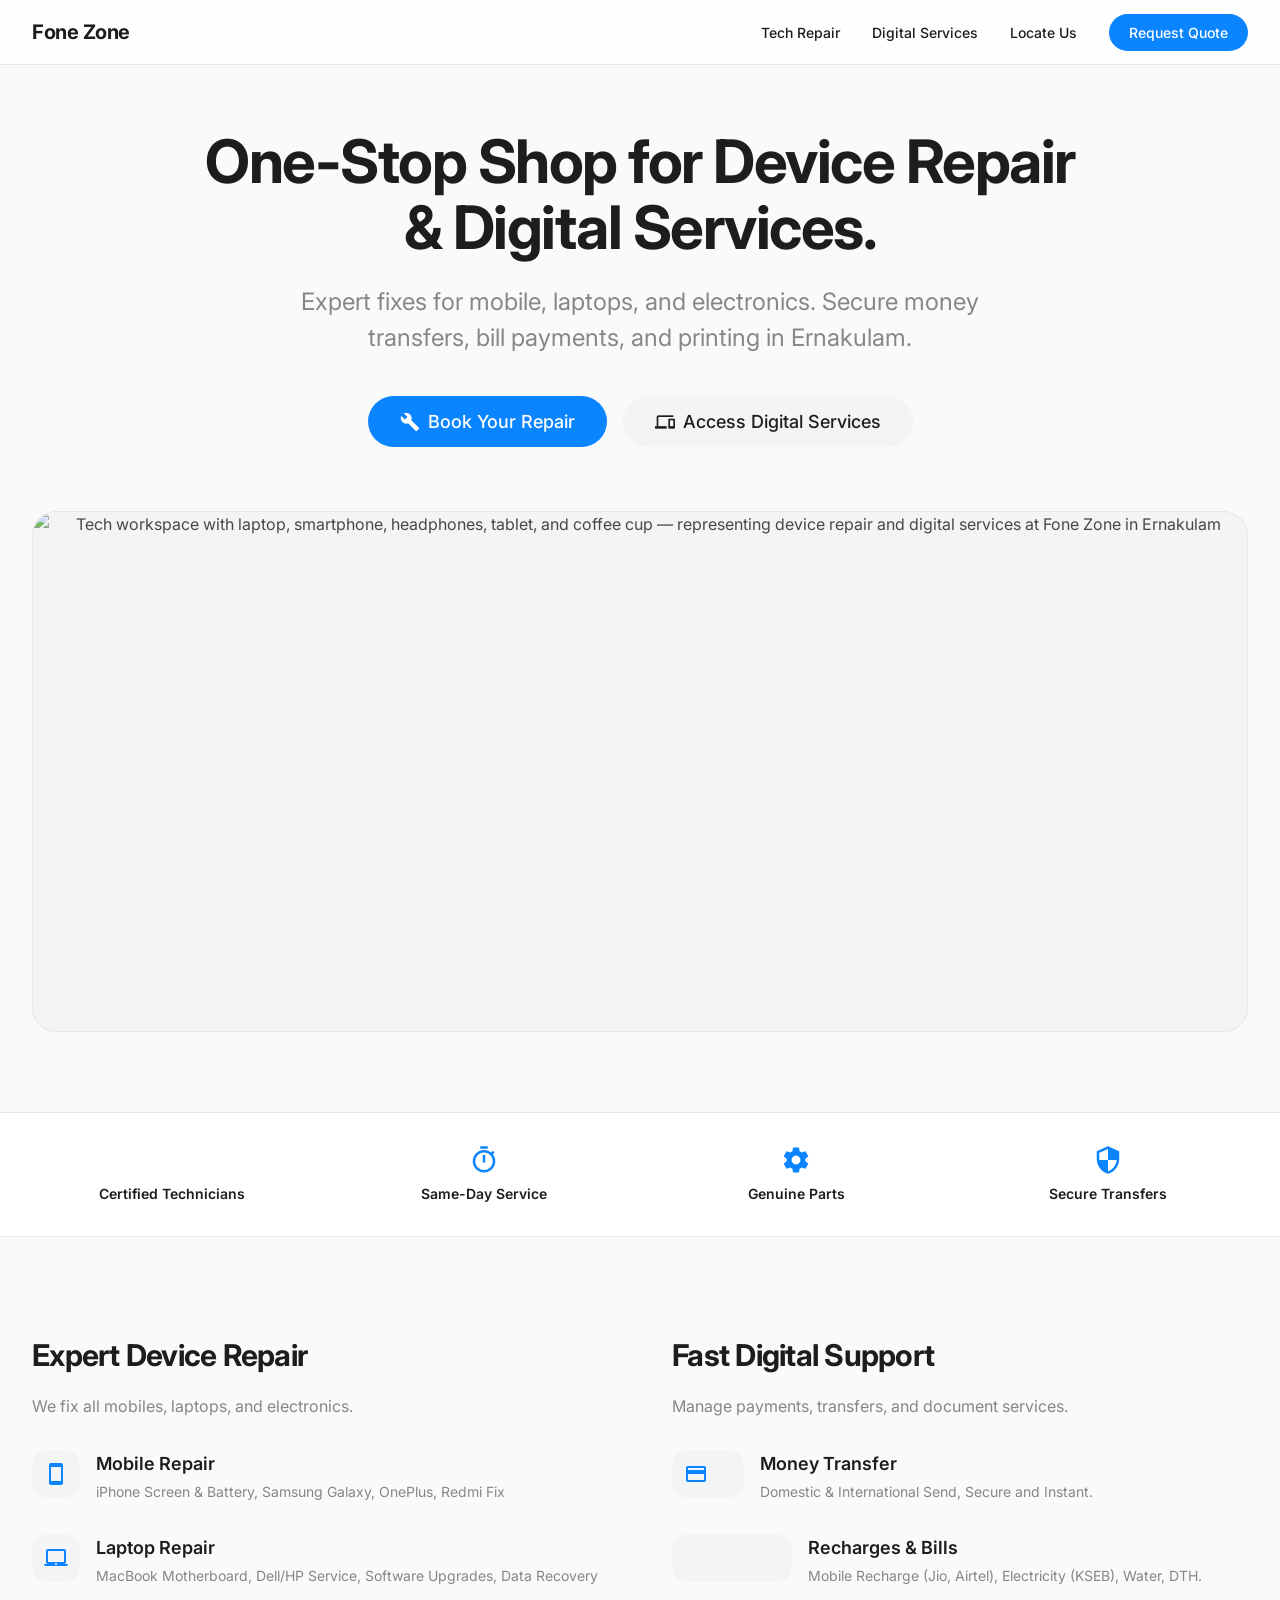
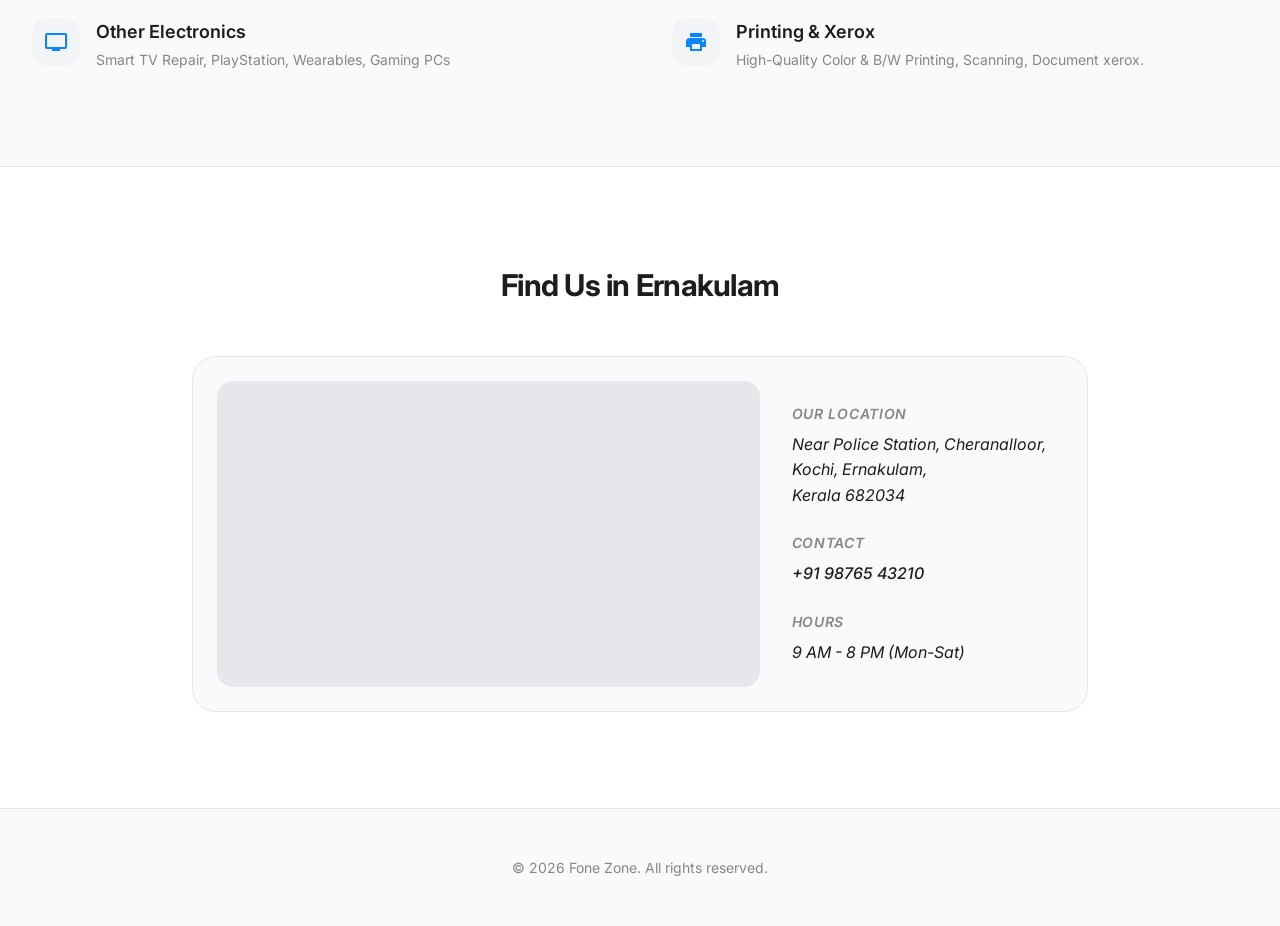
==== commit 1f4f97f7: "Update location to Cheranalloor, Kochi" ====
--- a/index.html
+++ b/index.html
@@ -56,10 +56,10 @@
     "image": "https://lh3.googleusercontent.com/aida-public/[base64]",
     "address": {
       "@type": "PostalAddress",
-      "streetAddress": "123 Metre Pillar Road, MG Road",
-      "addressLocality": "Ernakulam",
+      "streetAddress": "Near Police Station, Cheranalloor",
+      "addressLocality": "Kochi",
       "addressRegion": "Kerala",
-      "postalCode": "682016",
+      "postalCode": "682034",
       "addressCountry": "IN"
     },
     "geo": {
@@ -144,7 +144,7 @@
         "name": "Where is Fone Zone located?",
         "acceptedAnswer": {
           "@type": "Answer",
-          "text": "Fone Zone is located at 123 Metre Pillar Road, MG Road, Ernakulam, Kerala 682016, India. We are easily accessible from the Ernakulam city center."
+          "text": "Fone Zone is located Near Police Station, Cheranalloor, Kochi, Ernakulam, Kerala 682034, India."
         }
       }
     ]
@@ -355,26 +355,23 @@
 
         <div class="location__card reveal" id="contact">
           <div class="location__map-wrapper">
-            <img
-              src="https://lh3.googleusercontent.com/aida-public/[base64]"
-              alt="Map showing Fone Zone location at 123 Metre Pillar Road, MG Road, Ernakulam, Kerala 682016"
-              class="location__map-image"
-              width="800"
-              height="600"
+            <iframe
+              src="https://www.google.com/maps/embed?pb=!1m18!1m12!1m3!1d3928.72!2d76.2805!3d10.038!2m3!1f0!2f0!3f0!3m2!1i1024!2i768!4f13.1!3m3!1m2!1s0x0%3A0x0!2zMTPCsDAyJzE2LjgiTiA3NsKwMTYnNDkuOCJF!5e0!3m2!1sen!2sin!4v1700000000000&q=Fone+Zone+Cheranalloor+Kochi+Kerala"
+              title="Fone Zone location on Google Maps — Near Police Station, Cheranalloor, Kochi, Kerala 682034"
+              class="location__map-iframe"
               loading="lazy"
-            >
-            <div class="location__map-pin" aria-hidden="true">
-              <span class="material-icons">location_on</span>
-            </div>
+              referrerpolicy="no-referrer-when-downgrade"
+              allowfullscreen
+            ></iframe>
           </div>
 
           <address class="location__info">
             <div>
               <h3 class="location__info-label">Our Location</h3>
               <p class="location__info-value">
-                123 Metre Pillar Road,<br>
-                MG Road, Ernakulam,<br>
-                Kerala 682016
+                Near Police Station, Cheranalloor,<br>
+                Kochi, Ernakulam,<br>
+                Kerala 682034
               </p>
             </div>
             <div>
--- a/css/styles.css
+++ b/css/styles.css
@@ -568,6 +568,14 @@
   opacity: 0.7;
 }
 
+.location__map-iframe {
+  width: 100%;
+  height: 100%;
+  min-height: 300px;
+  border: 0;
+  border-radius: var(--radius-xl);
+}
+
 .location__map-pin {
   position: absolute;
   inset: 0;
